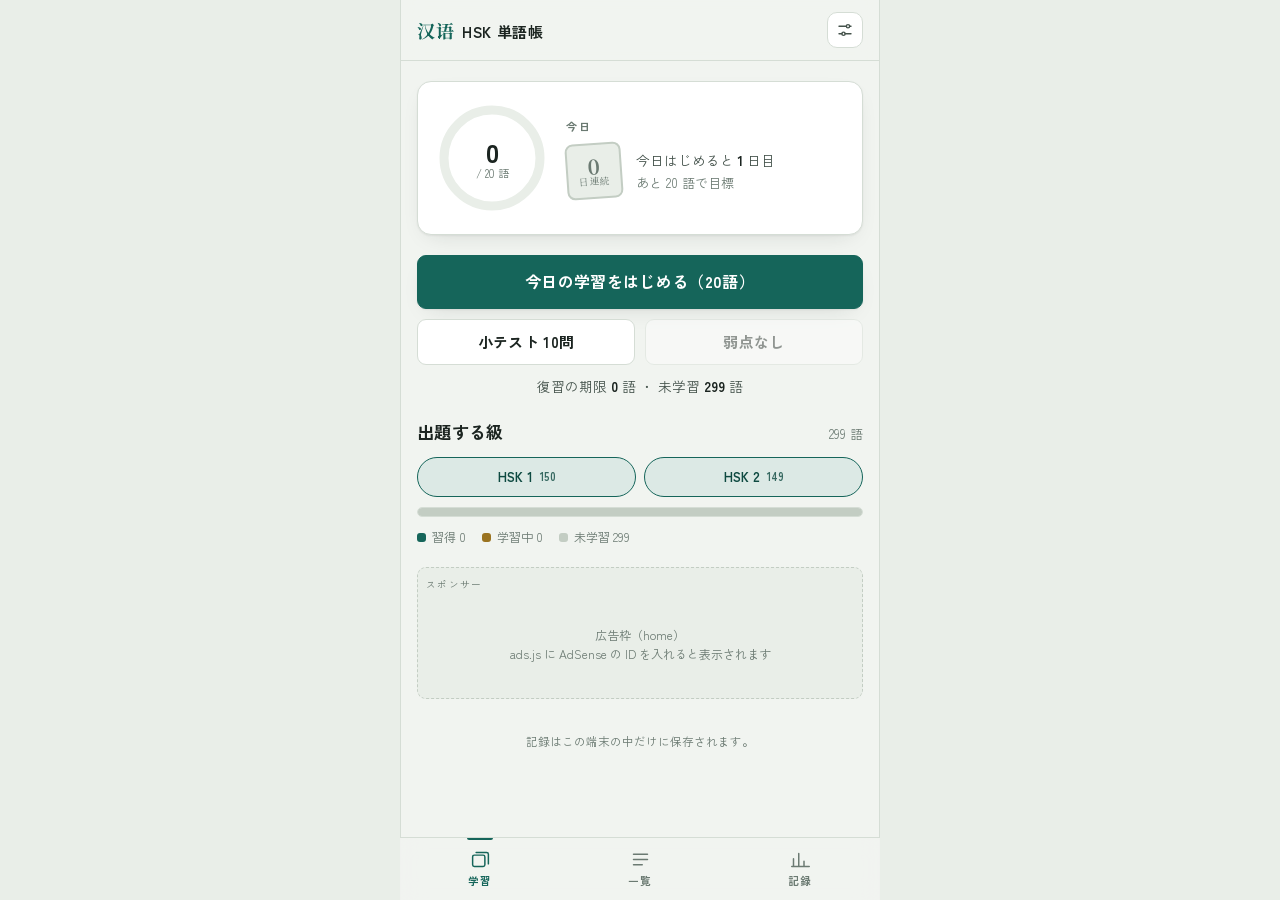
==== index.html @ 1c965298 "HSK単語帳 初回公開: HSK1・2 299語、間隔反復、小テスト、広告枠 Co-Authored-By: Claude Sonnet 5 <noreply@anthropic.com>" ====
<!doctype html>
<html lang="ja">
<head>
<meta charset="utf-8">
<meta name="viewport" content="width=device-width, initial-scale=1, viewport-fit=cover">
<title>HSK 単語帳</title>
<meta name="description" content="HSK1・2の約300語を、間隔反復と小テストで覚える単語帳。1日数分から続けられます。">
<meta name="theme-color" content="#F1F4F0" media="(prefers-color-scheme: light)">
<meta name="theme-color" content="#0F1513" media="(prefers-color-scheme: dark)">
<meta name="apple-mobile-web-app-capable" content="yes">
<meta name="apple-mobile-web-app-title" content="HSK単語帳">
<meta name="apple-mobile-web-app-status-bar-style" content="default">

<link rel="manifest" href="manifest.webmanifest">
<link rel="icon" href="icons/icon-192.png" sizes="192x192">
<link rel="apple-touch-icon" href="icons/icon-192.png">

<link rel="preconnect" href="https://fonts.googleapis.com">
<link rel="preconnect" href="https://fonts.gstatic.com" crossorigin>
<link rel="stylesheet" href="https://fonts.googleapis.com/css2?family=Zen+Kaku+Gothic+New:wght@400;500;700&family=Noto+Serif+SC:wght@500;600;700&display=swap">
<link rel="stylesheet" href="css/app.css">

<!-- 広告: AdSense を使うときは下の1行のコメントを外し、client を自分の ca-pub-... に変える。
     あわせて js/ads.js の CONFIG も書き換える（手順は README.md）。
<script async src="https://pagead2.googlesyndication.com/pagead/js/adsbygoogle.js?client=ca-pub-0000000000000000" crossorigin="anonymous"></script>
-->
</head>
<body>

<div class="app">
  <header class="topbar" id="topbar"></header>
  <main class="screen" id="screen">
    <p class="empty">読み込み中…</p>
  </main>
  <nav class="tabbar" id="tabbar" aria-label="画面の切り替え"></nav>
</div>

<div id="sheet" hidden></div>

<script src="data/hsk1.js"></script>
<script src="data/hsk2.js"></script>
<script src="js/store.js"></script>
<script src="js/srs.js"></script>
<script src="js/ads.js"></script>
<script src="js/app.js"></script>

<script>
/* オフラインでも開けるようにする。file:// で開いたときは何もしない。 */
if ("serviceWorker" in navigator && location.protocol.indexOf("http") === 0) {
  window.addEventListener("load", function () {
    navigator.serviceWorker.register("sw.js").catch(function () { /* 失敗しても本体は動く */ });
  });
}
</script>

</body>
</html>
---- css/app.css ----
/* ===========================================================
   HSK 単語帳 — スタイル
   モチーフ: 青磁(翠)の紙面に、連続記録だけを朱印で押す
   =========================================================== */

/* ---- トークン: 明るいテーマを完全定義 ---- */
:root {
  --paper:      #F1F4F0;   /* 地色: わずかに緑に寄せた紙白 */
  --surface:    #FFFFFF;
  --surface-2:  #E9EEE8;   /* 沈んだ面 */
  --ink:        #1B2420;   /* 墨: 緑に寄せた黒 */
  --ink-2:      #44524B;
  --muted:      #6B7A72;
  --line:       #D5DDD5;
  --line-2:     #C3CDC3;

  --jade:       #15655A;   /* 主アクション */
  --jade-soft:  #DCE9E5;
  --jade-ink:   #0E4A41;
  --on-jade:    #FFFFFF;   /* 翠の上に乗る文字色 */

  --seal:       #B33A2B;   /* 朱: 連続記録の印にのみ使う */
  --seal-soft:  #F5E2DE;

  --good:       #4C7A3C;
  --warn:       #9A7320;
  --crit:       #A63A2B;

  --radius:     14px;
  --radius-sm:  9px;
  --shadow:     0 1px 2px rgba(27,36,32,.06), 0 8px 24px -12px rgba(27,36,32,.18);
  --shadow-lift:0 2px 4px rgba(27,36,32,.08), 0 18px 40px -16px rgba(27,36,32,.28);

  --font-ui:    "Zen Kaku Gothic New", "Hiragino Kaku Gothic ProN", "Yu Gothic UI", Meiryo, system-ui, sans-serif;
  --font-han:   "Noto Serif SC", "Songti SC", "Yu Mincho", "Hiragino Mincho ProN", serif;

  --tab-h:      62px;
  color-scheme: light;
}

@media (prefers-color-scheme: dark) {
  :root:not([data-theme="light"]) {
    --paper:     #0F1513;
    --surface:   #18211D;
    --surface-2: #212C27;
    --ink:       #E7EDE8;
    --ink-2:     #B6C3BC;
    --muted:     #8B9A92;
    --line:      #2A3833;
    --line-2:    #3A4A44;

    --jade:      #58C3AC;
    --jade-soft: #1C332E;
    --jade-ink:  #8FDCC9;
    --on-jade:   #07211C;

    --seal:      #E5775F;
    --seal-soft: #341D18;

    --good:      #7FC167;
    --warn:      #D9AE4E;
    --crit:      #E5775F;

    --shadow:      0 1px 2px rgba(0,0,0,.5), 0 8px 24px -12px rgba(0,0,0,.7);
    --shadow-lift: 0 2px 4px rgba(0,0,0,.55), 0 18px 40px -16px rgba(0,0,0,.8);
    color-scheme: dark;
  }
}

:root[data-theme="dark"] {
  --paper:     #0F1513;
  --surface:   #18211D;
  --surface-2: #212C27;
  --ink:       #E7EDE8;
  --ink-2:     #B6C3BC;
  --muted:     #8B9A92;
  --line:      #2A3833;
  --line-2:    #3A4A44;

  --jade:      #58C3AC;
  --jade-soft: #1C332E;
  --jade-ink:  #8FDCC9;
  --on-jade:   #07211C;

  --seal:      #E5775F;
  --seal-soft: #341D18;

  --good:      #7FC167;
  --warn:      #D9AE4E;
  --crit:      #E5775F;

  --shadow:      0 1px 2px rgba(0,0,0,.5), 0 8px 24px -12px rgba(0,0,0,.7);
  --shadow-lift: 0 2px 4px rgba(0,0,0,.55), 0 18px 40px -16px rgba(0,0,0,.8);
  color-scheme: dark;
}

/* ---- 土台 ---- */
*, *::before, *::after { box-sizing: border-box; }

html, body { height: 100%; }

body {
  margin: 0;
  background: var(--paper);
  color: var(--ink);
  font-family: var(--font-ui);
  font-size: 15px;
  line-height: 1.7;
  -webkit-text-size-adjust: 100%;
  -webkit-tap-highlight-color: transparent;
}

img { max-width: 100%; }
[hidden] { display: none !important; }

button { font: inherit; color: inherit; cursor: pointer; }

:focus-visible {
  outline: 2px solid var(--jade);
  outline-offset: 2px;
  border-radius: 4px;
}

@media (prefers-reduced-motion: reduce) {
  *, *::before, *::after {
    animation-duration: .001ms !important;
    transition-duration: .001ms !important;
  }
}

/* ---- アプリの器: スマホ幅基準、PCでは中央に ---- */
.app {
  max-width: 480px;
  margin: 0 auto;
  min-height: 100%;
  background: var(--paper);
  display: flex;
  flex-direction: column;
  position: relative;
}

@media (min-width: 540px) {
  body { background: var(--surface-2); }
  .app {
    min-height: 100vh;
    border-inline: 1px solid var(--line);
  }
}

/* ---- 上部バー ---- */
.topbar {
  position: sticky;
  top: env(safe-area-inset-top, 0px);
  z-index: 20;
  display: flex;
  align-items: center;
  gap: 10px;
  padding: 12px 16px;
  background: color-mix(in srgb, var(--paper) 88%, transparent);
  backdrop-filter: blur(10px);
  border-bottom: 1px solid var(--line);
}

.topbar__title {
  margin: 0;
  font-size: 15px;
  font-weight: 700;
  letter-spacing: .04em;
  display: flex;
  align-items: baseline;
  gap: 8px;
}

.topbar__title .cn {
  font-family: var(--font-han);
  font-size: 18px;
  color: var(--jade);
}

.topbar__spacer { flex: 1; }

.icon-btn {
  display: inline-grid;
  place-items: center;
  width: 36px; height: 36px;
  border: 1px solid var(--line);
  border-radius: 10px;
  background: var(--surface);
  color: var(--ink-2);
  transition: border-color .15s, color .15s;
}
.icon-btn:hover { border-color: var(--line-2); color: var(--ink); }
.icon-btn svg { width: 18px; height: 18px; }

/* ---- 画面 ---- */
.screen {
  flex: 1;
  padding: 20px 16px calc(var(--tab-h) + 28px);
  display: flex;
  flex-direction: column;
  gap: 20px;
}

.screen--flush { padding-top: 12px; }

/* ---- 共通の文字づかい ---- */
.eyebrow {
  margin: 0;
  font-size: 11px;
  font-weight: 700;
  letter-spacing: .14em;
  text-transform: uppercase;
  color: var(--muted);
}

.section-head {
  display: flex;
  align-items: baseline;
  justify-content: space-between;
  gap: 12px;
}

h2.h {
  margin: 0;
  font-size: 17px;
  font-weight: 700;
  letter-spacing: .02em;
  text-wrap: balance;
}

.note { margin: 0; font-size: 13px; color: var(--muted); }

.tnum { font-variant-numeric: tabular-nums; }

/* ---- ボタン ---- */
.btn {
  display: inline-flex;
  align-items: center;
  justify-content: center;
  gap: 8px;
  min-height: 46px;
  padding: 0 18px;
  border: 1px solid var(--line);
  border-radius: var(--radius-sm);
  background: var(--surface);
  color: var(--ink);
  font-weight: 700;
  letter-spacing: .02em;
  transition: transform .12s, border-color .15s, background .15s;
}
.btn:hover { border-color: var(--line-2); }
.btn:active { transform: translateY(1px); }

.btn--primary {
  background: var(--jade);
  border-color: var(--jade);
  color: var(--on-jade);
  min-height: 54px;
  font-size: 16px;
  box-shadow: var(--shadow);
}
.btn--primary:hover { background: var(--jade-ink); border-color: var(--jade-ink); }

.btn--block { width: 100%; }
.btn--sm { min-height: 36px; padding: 0 12px; font-size: 13px; font-weight: 600; }
.btn:disabled { opacity: .45; cursor: not-allowed; }

/* =========================================================
   ホーム
   ========================================================= */

/* 今日の面: 進捗リング + 朱印 */
.today {
  display: grid;
  grid-template-columns: 112px 1fr;
  gap: 18px;
  align-items: center;
  padding: 20px 18px;
  background: var(--surface);
  border: 1px solid var(--line);
  border-radius: var(--radius);
  box-shadow: var(--shadow);
}

.ring { position: relative; width: 112px; height: 112px; }
.ring svg { width: 100%; height: 100%; transform: rotate(-90deg); }
.ring__track { fill: none; stroke: var(--surface-2); stroke-width: 9; }
.ring__bar {
  fill: none;
  stroke: var(--jade);
  stroke-width: 9;
  stroke-linecap: round;
  transition: stroke-dashoffset .5s cubic-bezier(.3,.8,.3,1);
}
.ring__label {
  position: absolute; inset: 0;
  display: grid; place-content: center; text-align: center;
  line-height: 1.15;
}
.ring__num {
  font-size: 27px; font-weight: 700;
  font-variant-numeric: tabular-nums;
  letter-spacing: -.01em;
}
.ring__den { font-size: 11px; color: var(--muted); font-variant-numeric: tabular-nums; }

.today__body { display: flex; flex-direction: column; gap: 8px; min-width: 0; }
.today__line { margin: 0; font-size: 13.5px; color: var(--ink-2); }
.today__line b { color: var(--ink); font-variant-numeric: tabular-nums; }

/* 朱印 — 連続日数だけに使う意匠 */
.seal {
  --sz: 56px;
  flex: 0 0 auto;
  width: var(--sz); height: var(--sz);
  display: grid; place-content: center; text-align: center;
  color: var(--seal);
  border: 2.5px solid var(--seal);
  border-radius: 8px;
  background: var(--seal-soft);
  font-family: var(--font-han);
  line-height: 1.05;
  transform: rotate(-4deg);
  letter-spacing: 0;
}
.seal__n { font-size: 21px; font-weight: 700; font-variant-numeric: tabular-nums; }
.seal__u { font-size: 9.5px; letter-spacing: .1em; }
.seal--zero { color: var(--muted); border-color: var(--line-2); background: var(--surface-2); }

.streak-row { display: flex; align-items: center; gap: 14px; }
.streak-row__text { min-width: 0; }
.streak-row__text p { margin: 0; }

/* 学習の入口 */
.start-stack { display: flex; flex-direction: column; gap: 10px; }
.quick-row { display: grid; grid-template-columns: 1fr 1fr; gap: 10px; }

/* 級の切替 */
.levels { display: flex; gap: 8px; }
.chip {
  flex: 1;
  min-height: 40px;
  display: inline-flex; align-items: center; justify-content: center; gap: 7px;
  border: 1px solid var(--line);
  border-radius: 999px;
  background: var(--surface);
  color: var(--muted);
  font-size: 13px; font-weight: 700;
  transition: background .15s, color .15s, border-color .15s;
}
.chip[aria-pressed="true"] {
  background: var(--jade-soft);
  border-color: var(--jade);
  color: var(--jade-ink);
}
.chip__n { font-size: 11px; font-weight: 600; font-variant-numeric: tabular-nums; opacity: .8; }

/* 進捗の内訳バー */
.breakdown { display: flex; flex-direction: column; gap: 10px; }
.meter {
  display: flex;
  height: 10px;
  border-radius: 999px;
  overflow: hidden;
  background: var(--surface-2);
  border: 1px solid var(--line);
}
.meter > span { display: block; transition: width .45s ease; }
.meter__new    { background: var(--line-2); }
.meter__learn  { background: var(--warn); }
.meter__mature { background: var(--jade); }

.legend { display: flex; flex-wrap: wrap; gap: 6px 16px; font-size: 12px; color: var(--muted); }
.legend span { display: inline-flex; align-items: center; gap: 6px; }
.legend i { width: 9px; height: 9px; border-radius: 3px; display: inline-block; }

/* =========================================================
   学習（フラッシュカード）
   ========================================================= */
.study { flex: 1; display: flex; flex-direction: column; gap: 16px; }

.study__bar {
  display: flex; align-items: center; gap: 12px;
  font-size: 12px; color: var(--muted);
  font-variant-numeric: tabular-nums;
}
.study__track {
  flex: 1; height: 4px; border-radius: 999px;
  background: var(--surface-2); overflow: hidden;
}
.study__fill { display: block; height: 100%; background: var(--jade); transition: width .3s; }

.card {
  flex: 1;
  min-height: 340px;
  display: flex;
  flex-direction: column;
  justify-content: center;
  gap: 16px;
  padding: 28px 22px;
  text-align: center;
  background: var(--surface);
  border: 1px solid var(--line);
  border-radius: var(--radius);
  box-shadow: var(--shadow-lift);
  cursor: pointer;
  position: relative;
  overflow: hidden;
}
.card:hover { border-color: var(--line-2); }

/* 級の帯 — カード左端の細い標識 */
.card::before {
  content: "";
  position: absolute; inset: 0 auto 0 0;
  width: 4px;
  background: var(--jade);
  opacity: .85;
}
.card[data-level="2"]::before { background: var(--warn); }

.card__hanzi {
  font-family: var(--font-han);
  font-size: clamp(56px, 19vw, 86px);
  font-weight: 600;
  line-height: 1.15;
  letter-spacing: .02em;
  margin: 0;
  overflow-wrap: anywhere;
}
.card__hanzi--long { font-size: clamp(32px, 11vw, 48px); }

.card__pinyin {
  margin: 0;
  font-size: 19px;
  letter-spacing: .06em;
  color: var(--jade);
  font-weight: 500;
}

.card__ja {
  margin: 0;
  font-size: 20px;
  font-weight: 700;
  text-wrap: balance;
}

.card__hint {
  margin: 0;
  font-size: 12.5px;
  color: var(--muted);
  letter-spacing: .04em;
}

.pos-chip {
  align-self: center;
  padding: 2px 10px;
  border: 1px solid var(--line-2);
  border-radius: 999px;
  font-size: 11px;
  font-weight: 700;
  color: var(--muted);
  letter-spacing: .06em;
}

/* 例文 — 学習面の「紙に書き写した一行」として扱う */
.example {
  margin: 0;
  padding: 14px 16px;
  text-align: left;
  background: var(--surface-2);
  border-radius: var(--radius-sm);
  border-left: 3px solid var(--jade);
  display: flex; flex-direction: column; gap: 3px;
}
.example__zh { font-family: var(--font-han); font-size: 17px; line-height: 1.6; }
.example__py { font-size: 12px; color: var(--jade); letter-spacing: .04em; }
.example__ja { font-size: 13px; color: var(--ink-2); }

.reveal-fade { animation: riseIn .22s ease both; }
@keyframes riseIn { from { opacity: 0; transform: translateY(6px); } to { opacity: 1; transform: none; } }

/* 自己採点 */
.grade {
  display: grid;
  grid-template-columns: repeat(3, 1fr);
  gap: 8px;
}
.grade button {
  display: flex; flex-direction: column; align-items: center; gap: 2px;
  min-height: 58px;
  border: 1px solid var(--line);
  border-radius: var(--radius-sm);
  background: var(--surface);
  font-weight: 700; font-size: 14px;
  transition: transform .12s, background .15s, border-color .15s;
}
.grade button:active { transform: translateY(1px); }
.grade small { font-size: 10.5px; font-weight: 600; color: var(--muted); letter-spacing: .02em; }
.grade .g-again { border-color: color-mix(in srgb, var(--crit) 40%, var(--line)); color: var(--crit); }
.grade .g-hard  { border-color: color-mix(in srgb, var(--warn) 40%, var(--line)); color: var(--warn); }
.grade .g-good  { border-color: var(--jade); color: var(--jade-ink); background: var(--jade-soft); }

/* 学習の終わり */
.finish {
  flex: 1;
  display: flex; flex-direction: column; align-items: center; justify-content: center;
  gap: 14px; text-align: center;
  padding: 36px 20px;
}
.finish__seal {
  --sz: 88px;
  border-radius: 10px;
}
.finish__seal .seal__n { font-size: 32px; }
.finish__seal .seal__u { font-size: 11px; }
.finish h2 { margin: 0; font-size: 22px; }

/* =========================================================
   小テスト
   ========================================================= */
.quiz { display: flex; flex-direction: column; gap: 16px; flex: 1; }

.quiz__prompt {
  padding: 26px 20px;
  text-align: center;
  background: var(--surface);
  border: 1px solid var(--line);
  border-radius: var(--radius);
  box-shadow: var(--shadow);
}
.quiz__prompt .q-han { font-family: var(--font-han); font-size: clamp(38px, 13vw, 56px); line-height: 1.2; }
.quiz__prompt .q-ja  { font-size: 22px; font-weight: 700; text-wrap: balance; }
.quiz__prompt .q-sub { font-size: 12px; color: var(--muted); letter-spacing: .08em; margin-top: 6px; }

.choices { display: flex; flex-direction: column; gap: 9px; }
.choice {
  display: flex; align-items: center; gap: 12px;
  width: 100%;
  min-height: 54px;
  padding: 10px 14px;
  text-align: left;
  border: 1px solid var(--line);
  border-radius: var(--radius-sm);
  background: var(--surface);
  font-size: 15px;
  transition: border-color .15s, background .15s, transform .12s;
}
.choice:hover:not(:disabled) { border-color: var(--line-2); }
.choice:active:not(:disabled) { transform: translateY(1px); }
.choice__key {
  flex: 0 0 auto;
  width: 24px; height: 24px;
  display: grid; place-content: center;
  border-radius: 6px;
  background: var(--surface-2);
  color: var(--muted);
  font-size: 11px; font-weight: 700;
}
.choice__text { min-width: 0; overflow-wrap: anywhere; }
.choice__text .han { font-family: var(--font-han); font-size: 19px; }

.choice.is-correct {
  border-color: var(--good);
  background: color-mix(in srgb, var(--good) 12%, var(--surface));
}
.choice.is-wrong {
  border-color: var(--crit);
  background: color-mix(in srgb, var(--crit) 12%, var(--surface));
}
.choice.is-correct .choice__key { background: var(--good); color: var(--surface); }
.choice.is-wrong   .choice__key { background: var(--crit); color: var(--surface); }
.choice:disabled { cursor: default; }

.quiz__feedback { min-height: 24px; font-size: 13.5px; font-weight: 700; text-align: center; }
.quiz__feedback[data-ok="1"] { color: var(--good); }
.quiz__feedback[data-ok="0"] { color: var(--crit); }

.score-big {
  text-align: center;
  font-size: 52px; font-weight: 700;
  font-variant-numeric: tabular-nums;
  line-height: 1.1;
  color: var(--jade);
}
.score-big small { display: block; font-size: 13px; font-weight: 600; color: var(--muted); letter-spacing: .08em; }

.wrong-list { display: flex; flex-direction: column; gap: 1px; border-radius: var(--radius-sm); overflow: hidden; border: 1px solid var(--line); }
.wrong-list .word-row { border: 0; border-radius: 0; }

/* =========================================================
   一覧
   ========================================================= */
.search {
  display: flex; align-items: center; gap: 10px;
  padding: 0 14px;
  min-height: 44px;
  background: var(--surface);
  border: 1px solid var(--line);
  border-radius: var(--radius-sm);
}
.search svg { width: 16px; height: 16px; flex: 0 0 auto; color: var(--muted); }
.search input {
  flex: 1; min-width: 0;
  border: 0; background: none; color: inherit;
  font: inherit;
  padding: 10px 0;
}
.search input:focus { outline: none; }

.filters { display: flex; gap: 7px; overflow-x: auto; padding-bottom: 2px; scrollbar-width: none; }
.filters::-webkit-scrollbar { display: none; }
.filters .chip { flex: 0 0 auto; padding: 0 14px; min-height: 34px; font-size: 12.5px; }

.word-list { display: flex; flex-direction: column; gap: 8px; }

.word-row {
  display: grid;
  grid-template-columns: auto 1fr auto;
  align-items: center;
  gap: 12px;
  width: 100%;
  padding: 11px 14px;
  text-align: left;
  background: var(--surface);
  border: 1px solid var(--line);
  border-radius: var(--radius-sm);
  transition: border-color .15s;
}
.word-row:hover { border-color: var(--line-2); }

/* 1字の語と3字の語で読みの開始位置がずれないよう、字面に下限の幅を置く */
.word-row__han {
  font-family: var(--font-han);
  font-size: 23px;
  line-height: 1.3;
  min-width: 2.5em;
}
.word-row__mid { min-width: 0; }
.word-row__py { font-size: 12px; color: var(--jade); letter-spacing: .04em; }
.word-row__ja { font-size: 13.5px; color: var(--ink-2); overflow-wrap: anywhere; }

.badge {
  flex: 0 0 auto;
  padding: 2px 9px;
  border-radius: 999px;
  font-size: 10.5px; font-weight: 700;
  letter-spacing: .04em;
  white-space: nowrap;
  border: 1px solid transparent;
}
.badge--new    { background: var(--surface-2); color: var(--muted); border-color: var(--line); }
.badge--learn  { background: color-mix(in srgb, var(--warn) 14%, var(--surface)); color: var(--warn); border-color: color-mix(in srgb, var(--warn) 35%, transparent); }
.badge--mature { background: var(--jade-soft); color: var(--jade-ink); border-color: color-mix(in srgb, var(--jade) 35%, transparent); }
.badge--due    { background: var(--seal-soft); color: var(--seal); border-color: color-mix(in srgb, var(--seal) 35%, transparent); }

.empty {
  padding: 40px 20px;
  text-align: center;
  color: var(--muted);
  font-size: 13.5px;
}

/* 一覧から開く詳細 */
.detail {
  display: flex; flex-direction: column; gap: 14px;
  padding: 22px 20px;
  background: var(--surface);
  border: 1px solid var(--line);
  border-radius: var(--radius);
  box-shadow: var(--shadow-lift);
  text-align: center;
}
.detail .card__hanzi { font-size: clamp(50px, 17vw, 72px); }

/* =========================================================
   記録
   ========================================================= */
.kpi-grid { display: grid; grid-template-columns: 1fr 1fr; gap: 10px; }
.kpi {
  padding: 14px 16px;
  background: var(--surface);
  border: 1px solid var(--line);
  border-radius: var(--radius-sm);
}
.kpi__v { font-size: 26px; font-weight: 700; font-variant-numeric: tabular-nums; line-height: 1.2; }
.kpi__v small { font-size: 12px; font-weight: 600; color: var(--muted); margin-left: 2px; }
.kpi__k { font-size: 11.5px; color: var(--muted); letter-spacing: .04em; }

/* 7日間の学習量 — 棒は当日を強調 */
.bars {
  display: grid;
  grid-template-columns: repeat(7, 1fr);
  gap: 7px;
  align-items: end;
  height: 128px;
  padding: 14px 14px 0;
  background: var(--surface);
  border: 1px solid var(--line);
  border-radius: var(--radius-sm);
}
.bars__col { display: flex; flex-direction: column; justify-content: flex-end; gap: 6px; height: 100%; text-align: center; }
.bars__bar {
  border-radius: 5px 5px 2px 2px;
  background: var(--jade-soft);
  border: 1px solid color-mix(in srgb, var(--jade) 30%, transparent);
  min-height: 3px;
  transition: height .4s ease;
}
.bars__col--today .bars__bar { background: var(--jade); border-color: var(--jade); }
.bars__n { font-size: 10.5px; color: var(--ink-2); font-variant-numeric: tabular-nums; }
.bars__d { font-size: 10px; color: var(--muted); padding-bottom: 10px; }

/* =========================================================
   広告枠
   ========================================================= */
.ad {
  border: 1px dashed var(--line-2);
  border-radius: var(--radius-sm);
  background: var(--surface-2);
  padding: 8px;
  overflow: hidden;
}
.ad__label {
  display: block;
  font-size: 9.5px; letter-spacing: .14em;
  color: var(--muted);
  text-transform: uppercase;
  margin-bottom: 6px;
}
.ad__box { min-height: 92px; display: grid; place-content: center; }
.ad__placeholder { font-size: 12px; color: var(--muted); text-align: center; line-height: 1.6; }

/* =========================================================
   下タブ
   ========================================================= */
.tabbar {
  position: fixed;
  left: 0; right: 0; bottom: 0;
  z-index: 30;
  max-width: 480px;
  margin: 0 auto;
  display: grid;
  grid-template-columns: repeat(3, 1fr);
  padding: 0 0 env(safe-area-inset-bottom, 0px);
  background: color-mix(in srgb, var(--paper) 92%, transparent);
  backdrop-filter: blur(12px);
  border-top: 1px solid var(--line);
}
.tabbar button {
  display: flex; flex-direction: column; align-items: center; justify-content: center; gap: 2px;
  height: var(--tab-h);
  border: 0; background: none;
  color: var(--muted);
  font-size: 10.5px; font-weight: 700; letter-spacing: .06em;
  position: relative;
  transition: color .15s;
}
.tabbar button svg { width: 21px; height: 21px; }
.tabbar button[aria-current="page"] { color: var(--jade); }
.tabbar button[aria-current="page"]::after {
  content: "";
  position: absolute; top: 0; left: 50%;
  width: 26px; height: 2px;
  transform: translateX(-50%);
  background: var(--jade);
  border-radius: 0 0 2px 2px;
}
.tab-dot {
  position: absolute;
  top: 10px; left: calc(50% + 10px);
  min-width: 17px; height: 17px;
  padding: 0 4px;
  display: grid; place-content: center;
  border-radius: 999px;
  background: var(--seal);
  color: var(--paper);
  font-size: 10px; font-weight: 700;
  font-variant-numeric: tabular-nums;
}

/* =========================================================
   設定シート / トースト
   ========================================================= */
.sheet-wrap {
  position: fixed; inset: 0; z-index: 60;
  display: flex; align-items: flex-end; justify-content: center;
  background: rgba(10,16,14,.45);
  padding: 0;
}
.sheet {
  width: 100%; max-width: 480px;
  max-height: 86vh; overflow-y: auto;
  background: var(--paper);
  border-radius: 18px 18px 0 0;
  border-top: 1px solid var(--line);
  padding: 20px 16px calc(24px + env(safe-area-inset-bottom, 0px));
  display: flex; flex-direction: column; gap: 18px;
  animation: sheetUp .22s ease both;
}
@keyframes sheetUp { from { transform: translateY(14px); opacity: .6; } to { transform: none; opacity: 1; } }

.field { display: flex; flex-direction: column; gap: 8px; }
.field__label { font-size: 13px; font-weight: 700; }
.field__help { font-size: 12px; color: var(--muted); }

.seg { display: flex; gap: 6px; }
.seg button {
  flex: 1; min-height: 40px;
  border: 1px solid var(--line);
  border-radius: var(--radius-sm);
  background: var(--surface);
  color: var(--muted);
  font-size: 13px; font-weight: 700;
}
.seg button[aria-pressed="true"] { background: var(--jade-soft); border-color: var(--jade); color: var(--jade-ink); }

.stepper { display: flex; align-items: center; gap: 10px; }
.stepper__v { flex: 1; text-align: center; font-size: 19px; font-weight: 700; font-variant-numeric: tabular-nums; }
.stepper button {
  width: 44px; height: 44px;
  border: 1px solid var(--line);
  border-radius: var(--radius-sm);
  background: var(--surface);
  font-size: 19px; font-weight: 700;
}

.danger {
  color: var(--crit);
  border-color: color-mix(in srgb, var(--crit) 40%, var(--line));
  background: var(--surface);
}

.toast {
  position: fixed;
  left: 50%; bottom: calc(var(--tab-h) + 18px + env(safe-area-inset-bottom, 0px));
  transform: translateX(-50%);
  z-index: 80;
  max-width: calc(100% - 32px);
  padding: 10px 16px;
  border-radius: 999px;
  background: var(--ink);
  color: var(--paper);
  font-size: 13px; font-weight: 700;
  box-shadow: var(--shadow-lift);
  animation: riseIn .2s ease both;
}

.hr { height: 1px; background: var(--line); border: 0; margin: 0; }

.foot { font-size: 11.5px; color: var(--muted); text-align: center; line-height: 1.8; }
.foot a { color: var(--jade); }
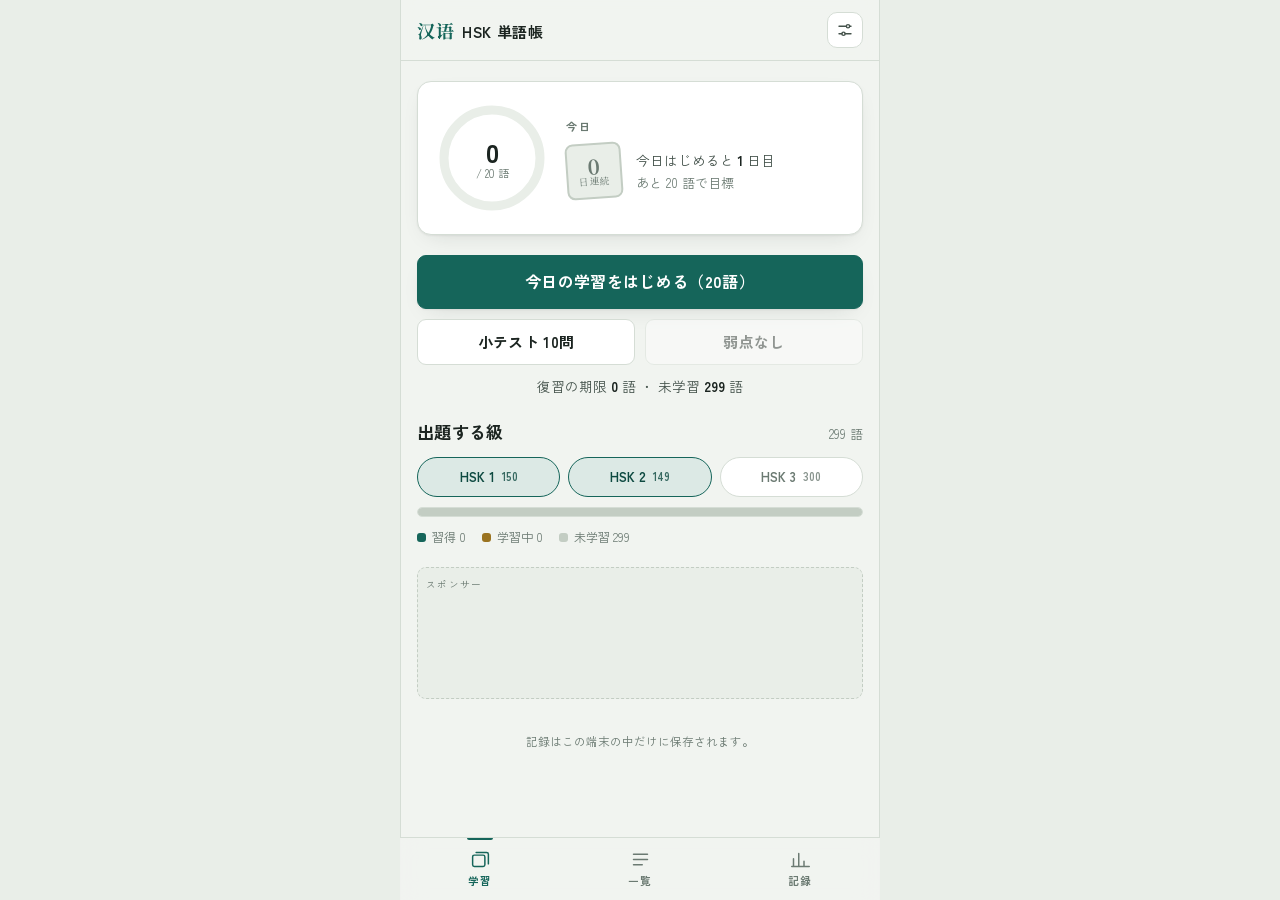
==== commit 88a49417: "HSK3（300語）を追加し、収録599語に拡張 - data/hsk3.js: HSK2.0 Level3 の新出300語。CSUOhio配布のHSK3語彙表PDFを   出典に、簡体字・ピンイン・" ====
--- a/index.html
+++ b/index.html
@@ -4,7 +4,7 @@
 <meta charset="utf-8">
 <meta name="viewport" content="width=device-width, initial-scale=1, viewport-fit=cover">
 <title>HSK 単語帳</title>
-<meta name="description" content="HSK1・2の約300語を、間隔反復と小テストで覚える単語帳。1日数分から続けられます。">
+<meta name="description" content="HSK1〜3の599語を、間隔反復と小テストで覚える単語帳。1日数分から続けられます。">
 <meta name="theme-color" content="#F1F4F0" media="(prefers-color-scheme: light)">
 <meta name="theme-color" content="#0F1513" media="(prefers-color-scheme: dark)">
 <meta name="apple-mobile-web-app-capable" content="yes">
@@ -20,10 +20,8 @@
 <link rel="stylesheet" href="https://fonts.googleapis.com/css2?family=Zen+Kaku+Gothic+New:wght@400;500;700&family=Noto+Serif+SC:wght@500;600;700&display=swap">
 <link rel="stylesheet" href="css/app.css">
 
-<!-- 広告: AdSense を使うときは下の1行のコメントを外し、client を自分の ca-pub-... に変える。
-     あわせて js/ads.js の CONFIG も書き換える（手順は README.md）。
-<script async src="https://pagead2.googlesyndication.com/pagead/js/adsbygoogle.js?client=ca-pub-0000000000000000" crossorigin="anonymous"></script>
--->
+<!-- 広告: AdSense の読み込みタグ。表示そのものの ON/OFF は js/ads.js の enabled で切り替える。 -->
+<script async src="https://pagead2.googlesyndication.com/pagead/js/adsbygoogle.js?client=ca-pub-8997874792161168" crossorigin="anonymous"></script>
 </head>
 <body>
 
@@ -39,6 +37,7 @@
 
 <script src="data/hsk1.js"></script>
 <script src="data/hsk2.js"></script>
+<script src="data/hsk3.js"></script>
 <script src="js/store.js"></script>
 <script src="js/srs.js"></script>
 <script src="js/ads.js"></script>
--- a/css/app.css
+++ b/css/app.css
@@ -25,6 +25,7 @@
   --good:       #4C7A3C;
   --warn:       #9A7320;
   --crit:       #A63A2B;
+  --tetsu:      #3A5A78;   /* 鉄紺: 3級目以降のカードの目印に使う */
 
   --radius:     14px;
   --radius-sm:  9px;
@@ -60,6 +61,7 @@
     --good:      #7FC167;
     --warn:      #D9AE4E;
     --crit:      #E5775F;
+    --tetsu:     #7FA8C9;
 
     --shadow:      0 1px 2px rgba(0,0,0,.5), 0 8px 24px -12px rgba(0,0,0,.7);
     --shadow-lift: 0 2px 4px rgba(0,0,0,.55), 0 18px 40px -16px rgba(0,0,0,.8);
@@ -88,6 +90,7 @@
   --good:      #7FC167;
   --warn:      #D9AE4E;
   --crit:      #E5775F;
+  --tetsu:     #7FA8C9;
 
   --shadow:      0 1px 2px rgba(0,0,0,.5), 0 8px 24px -12px rgba(0,0,0,.7);
   --shadow-lift: 0 2px 4px rgba(0,0,0,.55), 0 18px 40px -16px rgba(0,0,0,.8);
@@ -418,6 +421,7 @@
   opacity: .85;
 }
 .card[data-level="2"]::before { background: var(--warn); }
+.card[data-level="3"]::before { background: var(--tetsu); }
 
 .card__hanzi {
   font-family: var(--font-han);
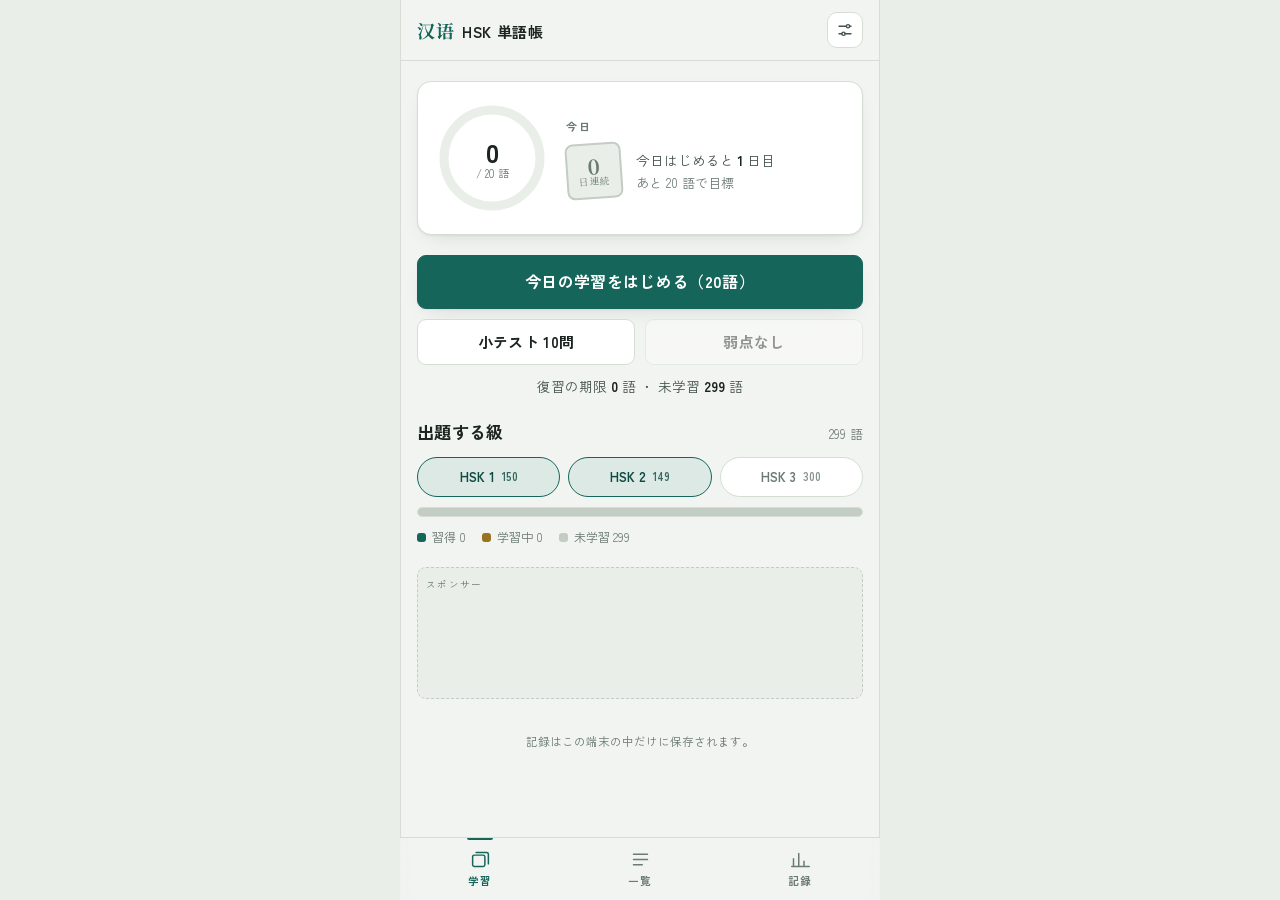
==== commit 2e8efc61: "発音を聴くボタンを追加（リスニング対策） js/tts.js: ブラウザ標準の音声合成(Web Speech API)で中国語を読み上げる 薄いラッパー。録音ファイルは一切持たない。zh-CN音声があ" ====
--- a/index.html
+++ b/index.html
@@ -41,6 +41,7 @@
 <script src="js/store.js"></script>
 <script src="js/srs.js"></script>
 <script src="js/ads.js"></script>
+<script src="js/tts.js"></script>
 <script src="js/app.js"></script>
 
 <script>
--- a/css/app.css
+++ b/css/app.css
@@ -423,6 +423,37 @@
 .card[data-level="2"]::before { background: var(--warn); }
 .card[data-level="3"]::before { background: var(--tetsu); }
 
+/* 発音を聴くボタン */
+.speak-btn {
+  display: inline-grid;
+  place-items: center;
+  flex: 0 0 auto;
+  border: 1px solid var(--line-2);
+  border-radius: 999px;
+  background: var(--surface);
+  color: var(--jade);
+}
+.speak-btn:hover { border-color: var(--jade); }
+.speak-btn:active { transform: scale(.92); }
+.speak-btn svg { width: 56%; height: 56%; stroke-width: 2; }
+
+/* カード・詳細の見出し字の右上に置く */
+.speak-btn--card {
+  position: absolute;
+  top: 14px; right: 14px;
+  z-index: 1;
+  width: 38px; height: 38px;
+}
+
+/* 例文などの文中に添える小さな版 */
+.speak-btn--inline {
+  width: 30px; height: 30px;
+  vertical-align: middle;
+  margin-left: 6px;
+  background: var(--jade-soft);
+  border-color: transparent;
+}
+
 .card__hanzi {
   font-family: var(--font-han);
   font-size: clamp(56px, 19vw, 86px);
@@ -533,7 +564,11 @@
   border-radius: var(--radius);
   box-shadow: var(--shadow);
 }
-.quiz__prompt .q-han { font-family: var(--font-han); font-size: clamp(38px, 13vw, 56px); line-height: 1.2; }
+.quiz__prompt .q-han {
+  display: flex; align-items: center; justify-content: center; gap: 10px;
+  font-family: var(--font-han); font-size: clamp(38px, 13vw, 56px); line-height: 1.2;
+}
+.quiz__prompt .q-han .speak-btn--inline { width: 34px; height: 34px; margin-left: 0; }
 .quiz__prompt .q-ja  { font-size: 22px; font-weight: 700; text-wrap: balance; }
 .quiz__prompt .q-sub { font-size: 12px; color: var(--muted); letter-spacing: .08em; margin-top: 6px; }
 
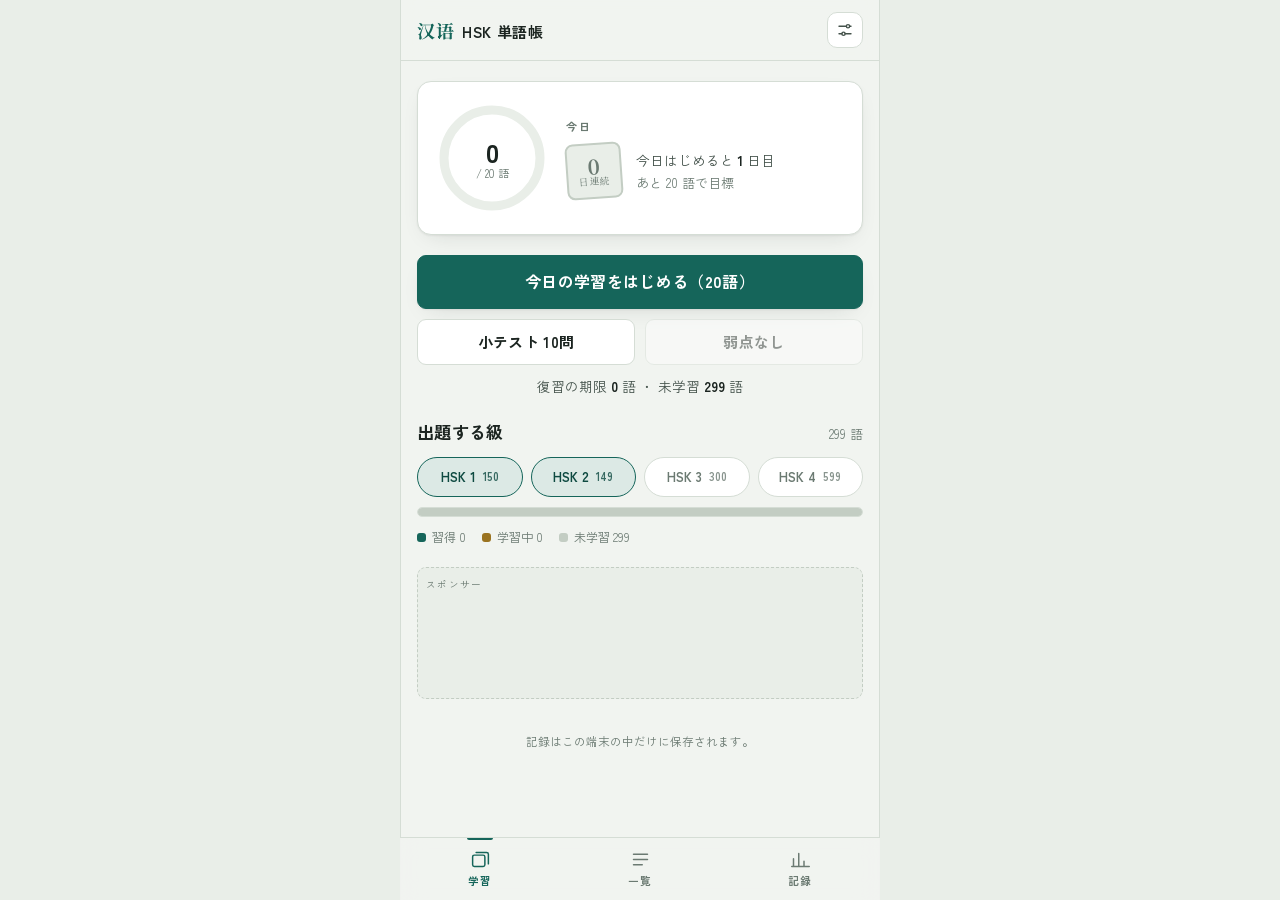
==== commit f3e91f24: "HSK4（599語）を追加し、収録1198語に拡張 - data/hsk4.js: HSK2.0 Level4 の新出語。CSUOhio配布のHSK4語彙表PDF   （累計1200語）を出典に、簡体" ====
--- a/index.html
+++ b/index.html
@@ -4,7 +4,7 @@
 <meta charset="utf-8">
 <meta name="viewport" content="width=device-width, initial-scale=1, viewport-fit=cover">
 <title>HSK 単語帳</title>
-<meta name="description" content="HSK1〜3の599語を、間隔反復と小テストで覚える単語帳。1日数分から続けられます。">
+<meta name="description" content="HSK1〜4の1198語を、間隔反復と小テストで覚える単語帳。1日数分から続けられます。">
 <meta name="theme-color" content="#F1F4F0" media="(prefers-color-scheme: light)">
 <meta name="theme-color" content="#0F1513" media="(prefers-color-scheme: dark)">
 <meta name="apple-mobile-web-app-capable" content="yes">
@@ -38,6 +38,7 @@
 <script src="data/hsk1.js"></script>
 <script src="data/hsk2.js"></script>
 <script src="data/hsk3.js"></script>
+<script src="data/hsk4.js"></script>
 <script src="js/store.js"></script>
 <script src="js/srs.js"></script>
 <script src="js/ads.js"></script>
--- a/css/app.css
+++ b/css/app.css
@@ -25,7 +25,8 @@
   --good:       #4C7A3C;
   --warn:       #9A7320;
   --crit:       #A63A2B;
-  --tetsu:      #3A5A78;   /* 鉄紺: 3級目以降のカードの目印に使う */
+  --tetsu:      #3A5A78;   /* 鉄紺: 3級目のカードの目印 */
+  --budo:       #6B4984;   /* 葡萄: 4級目のカードの目印 */
 
   --radius:     14px;
   --radius-sm:  9px;
@@ -62,6 +63,7 @@
     --warn:      #D9AE4E;
     --crit:      #E5775F;
     --tetsu:     #7FA8C9;
+    --budo:      #C9A3DE;
 
     --shadow:      0 1px 2px rgba(0,0,0,.5), 0 8px 24px -12px rgba(0,0,0,.7);
     --shadow-lift: 0 2px 4px rgba(0,0,0,.55), 0 18px 40px -16px rgba(0,0,0,.8);
@@ -91,6 +93,7 @@
   --warn:      #D9AE4E;
   --crit:      #E5775F;
   --tetsu:     #7FA8C9;
+  --budo:      #C9A3DE;
 
   --shadow:      0 1px 2px rgba(0,0,0,.5), 0 8px 24px -12px rgba(0,0,0,.7);
   --shadow-lift: 0 2px 4px rgba(0,0,0,.55), 0 18px 40px -16px rgba(0,0,0,.8);
@@ -422,6 +425,7 @@
 }
 .card[data-level="2"]::before { background: var(--warn); }
 .card[data-level="3"]::before { background: var(--tetsu); }
+.card[data-level="4"]::before { background: var(--budo); }
 
 /* 発音を聴くボタン */
 .speak-btn {
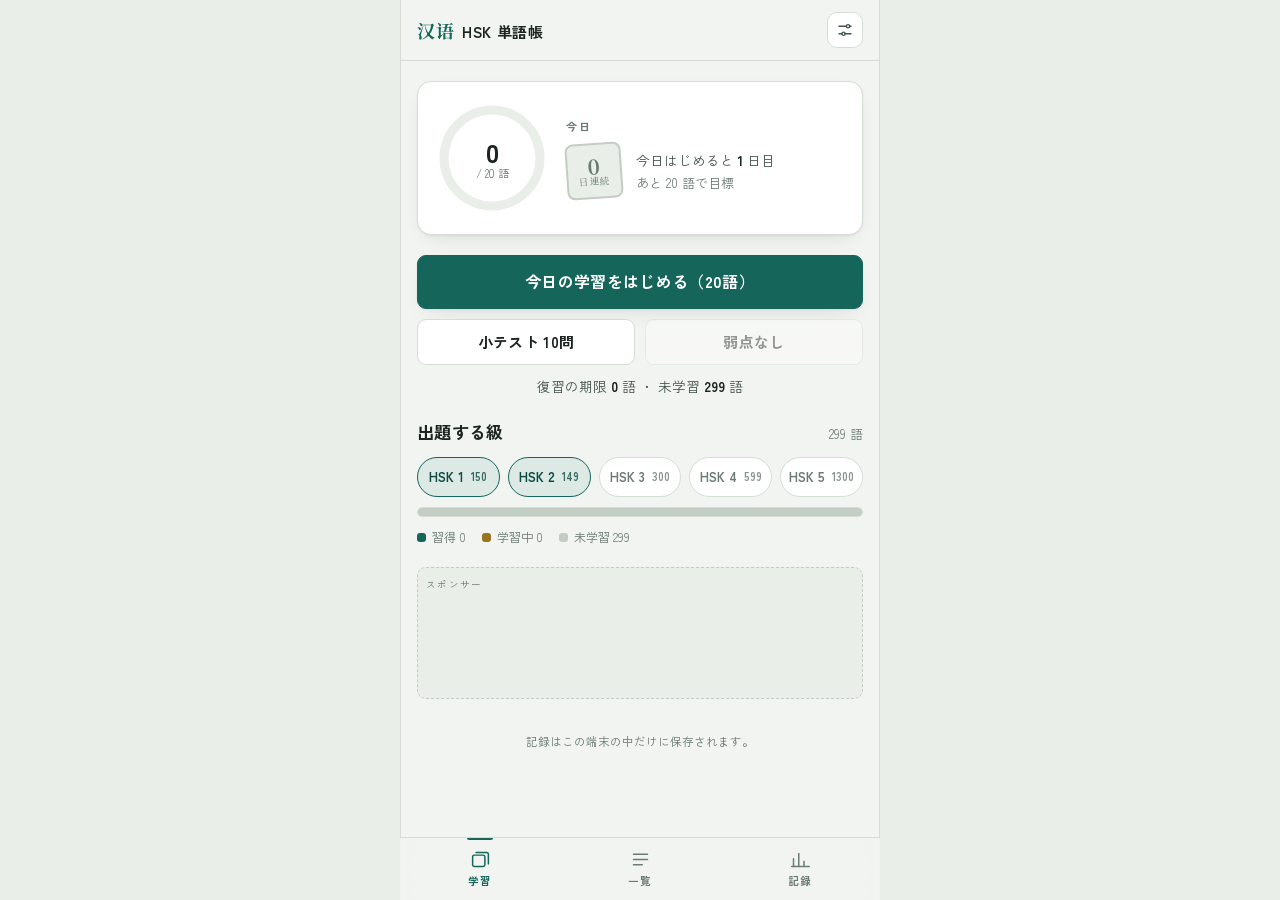
==== commit 1b256abb: "HSK5を追加（1300語、全5級・累計2498語に） - data/hsk5.js: HSK 2.0 準拠のHSK5語彙1300語を新規追加   見出し語はManchester大学Confucius" ====
--- a/index.html
+++ b/index.html
@@ -4,7 +4,7 @@
 <meta charset="utf-8">
 <meta name="viewport" content="width=device-width, initial-scale=1, viewport-fit=cover">
 <title>HSK 単語帳</title>
-<meta name="description" content="HSK1〜4の1198語を、間隔反復と小テストで覚える単語帳。1日数分から続けられます。">
+<meta name="description" content="HSK1〜5の2498語を、間隔反復と小テストで覚える単語帳。1日数分から続けられます。">
 <meta name="theme-color" content="#F1F4F0" media="(prefers-color-scheme: light)">
 <meta name="theme-color" content="#0F1513" media="(prefers-color-scheme: dark)">
 <meta name="apple-mobile-web-app-capable" content="yes">
@@ -39,6 +39,7 @@
 <script src="data/hsk2.js"></script>
 <script src="data/hsk3.js"></script>
 <script src="data/hsk4.js"></script>
+<script src="data/hsk5.js"></script>
 <script src="js/store.js"></script>
 <script src="js/srs.js"></script>
 <script src="js/ads.js"></script>
--- a/css/app.css
+++ b/css/app.css
@@ -27,6 +27,7 @@
   --crit:       #A63A2B;
   --tetsu:      #3A5A78;   /* 鉄紺: 3級目のカードの目印 */
   --budo:       #6B4984;   /* 葡萄: 4級目のカードの目印 */
+  --kurenai:    #A83D5E;   /* 紅: 5級目のカードの目印 */
 
   --radius:     14px;
   --radius-sm:  9px;
@@ -64,6 +65,7 @@
     --crit:      #E5775F;
     --tetsu:     #7FA8C9;
     --budo:      #C9A3DE;
+    --kurenai:   #E58FAE;
 
     --shadow:      0 1px 2px rgba(0,0,0,.5), 0 8px 24px -12px rgba(0,0,0,.7);
     --shadow-lift: 0 2px 4px rgba(0,0,0,.55), 0 18px 40px -16px rgba(0,0,0,.8);
@@ -94,6 +96,7 @@
   --crit:      #E5775F;
   --tetsu:     #7FA8C9;
   --budo:      #C9A3DE;
+  --kurenai:   #E58FAE;
 
   --shadow:      0 1px 2px rgba(0,0,0,.5), 0 8px 24px -12px rgba(0,0,0,.7);
   --shadow-lift: 0 2px 4px rgba(0,0,0,.55), 0 18px 40px -16px rgba(0,0,0,.8);
@@ -426,6 +429,7 @@
 .card[data-level="2"]::before { background: var(--warn); }
 .card[data-level="3"]::before { background: var(--tetsu); }
 .card[data-level="4"]::before { background: var(--budo); }
+.card[data-level="5"]::before { background: var(--kurenai); }
 
 /* 発音を聴くボタン */
 .speak-btn {
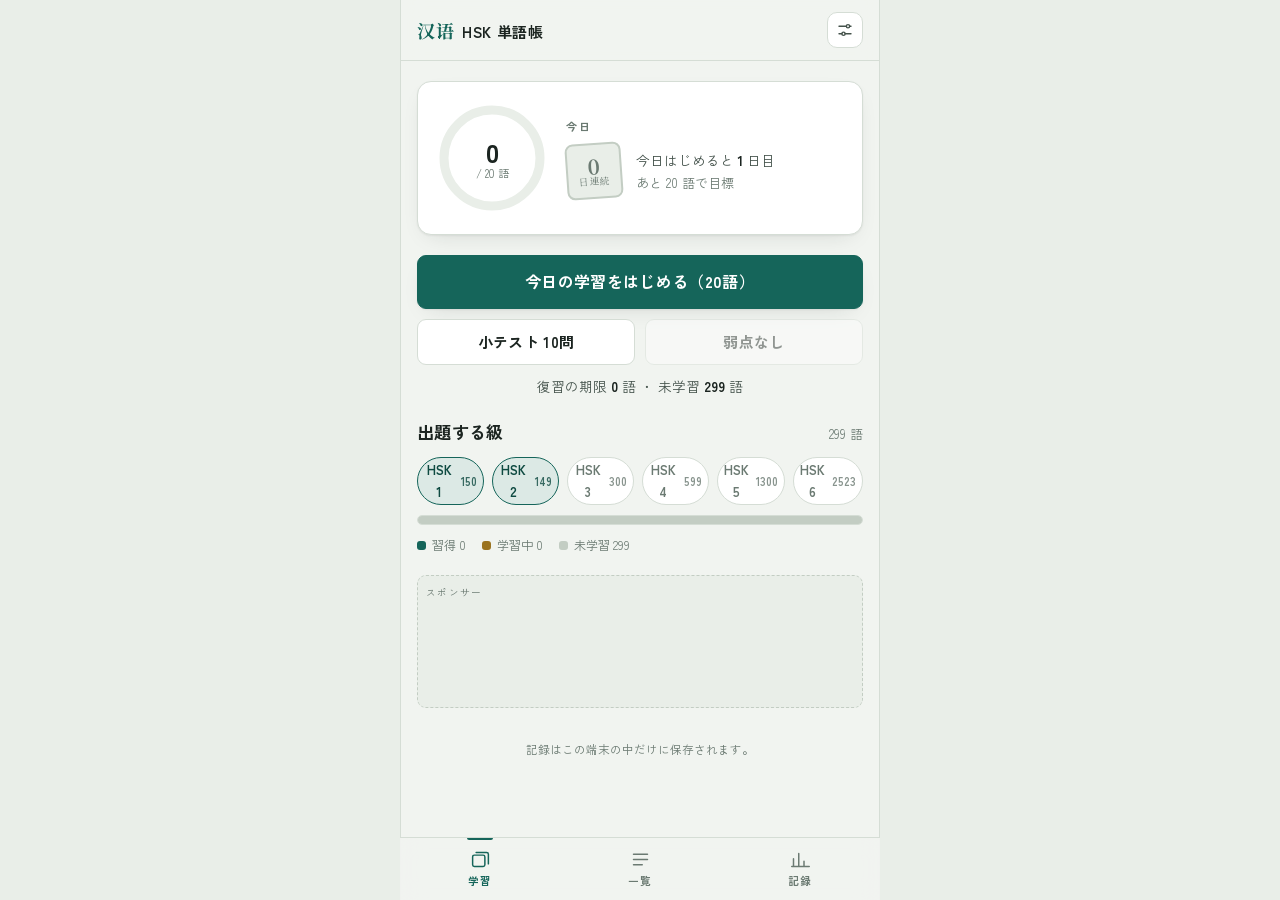
==== commit 97e6f201: "HSK6を追加（2523語、全6級・累計5021語に） - data/hsk6.js: HSK 2.0 準拠のHSK6語彙2523語を新規追加   見出し語・ピンイン・英訳はManchester大学C" ====
--- a/index.html
+++ b/index.html
@@ -4,7 +4,7 @@
 <meta charset="utf-8">
 <meta name="viewport" content="width=device-width, initial-scale=1, viewport-fit=cover">
 <title>HSK 単語帳</title>
-<meta name="description" content="HSK1〜5の2498語を、間隔反復と小テストで覚える単語帳。1日数分から続けられます。">
+<meta name="description" content="HSK1〜6の5021語を、間隔反復と小テストで覚える単語帳。1日数分から続けられます。">
 <meta name="theme-color" content="#F1F4F0" media="(prefers-color-scheme: light)">
 <meta name="theme-color" content="#0F1513" media="(prefers-color-scheme: dark)">
 <meta name="apple-mobile-web-app-capable" content="yes">
@@ -40,6 +40,7 @@
 <script src="data/hsk3.js"></script>
 <script src="data/hsk4.js"></script>
 <script src="data/hsk5.js"></script>
+<script src="data/hsk6.js"></script>
 <script src="js/store.js"></script>
 <script src="js/srs.js"></script>
 <script src="js/ads.js"></script>
--- a/css/app.css
+++ b/css/app.css
@@ -28,6 +28,7 @@
   --tetsu:      #3A5A78;   /* 鉄紺: 3級目のカードの目印 */
   --budo:       #6B4984;   /* 葡萄: 4級目のカードの目印 */
   --kurenai:    #A83D5E;   /* 紅: 5級目のカードの目印 */
+  --sabi:       #8A5420;   /* 錆: 6級目のカードの目印 */
 
   --radius:     14px;
   --radius-sm:  9px;
@@ -66,6 +67,7 @@
     --tetsu:     #7FA8C9;
     --budo:      #C9A3DE;
     --kurenai:   #E58FAE;
+    --sabi:      #D9A066;
 
     --shadow:      0 1px 2px rgba(0,0,0,.5), 0 8px 24px -12px rgba(0,0,0,.7);
     --shadow-lift: 0 2px 4px rgba(0,0,0,.55), 0 18px 40px -16px rgba(0,0,0,.8);
@@ -97,6 +99,7 @@
   --tetsu:     #7FA8C9;
   --budo:      #C9A3DE;
   --kurenai:   #E58FAE;
+  --sabi:      #D9A066;
 
   --shadow:      0 1px 2px rgba(0,0,0,.5), 0 8px 24px -12px rgba(0,0,0,.7);
   --shadow-lift: 0 2px 4px rgba(0,0,0,.55), 0 18px 40px -16px rgba(0,0,0,.8);
@@ -430,6 +433,7 @@
 .card[data-level="3"]::before { background: var(--tetsu); }
 .card[data-level="4"]::before { background: var(--budo); }
 .card[data-level="5"]::before { background: var(--kurenai); }
+.card[data-level="6"]::before { background: var(--sabi); }
 
 /* 発音を聴くボタン */
 .speak-btn {
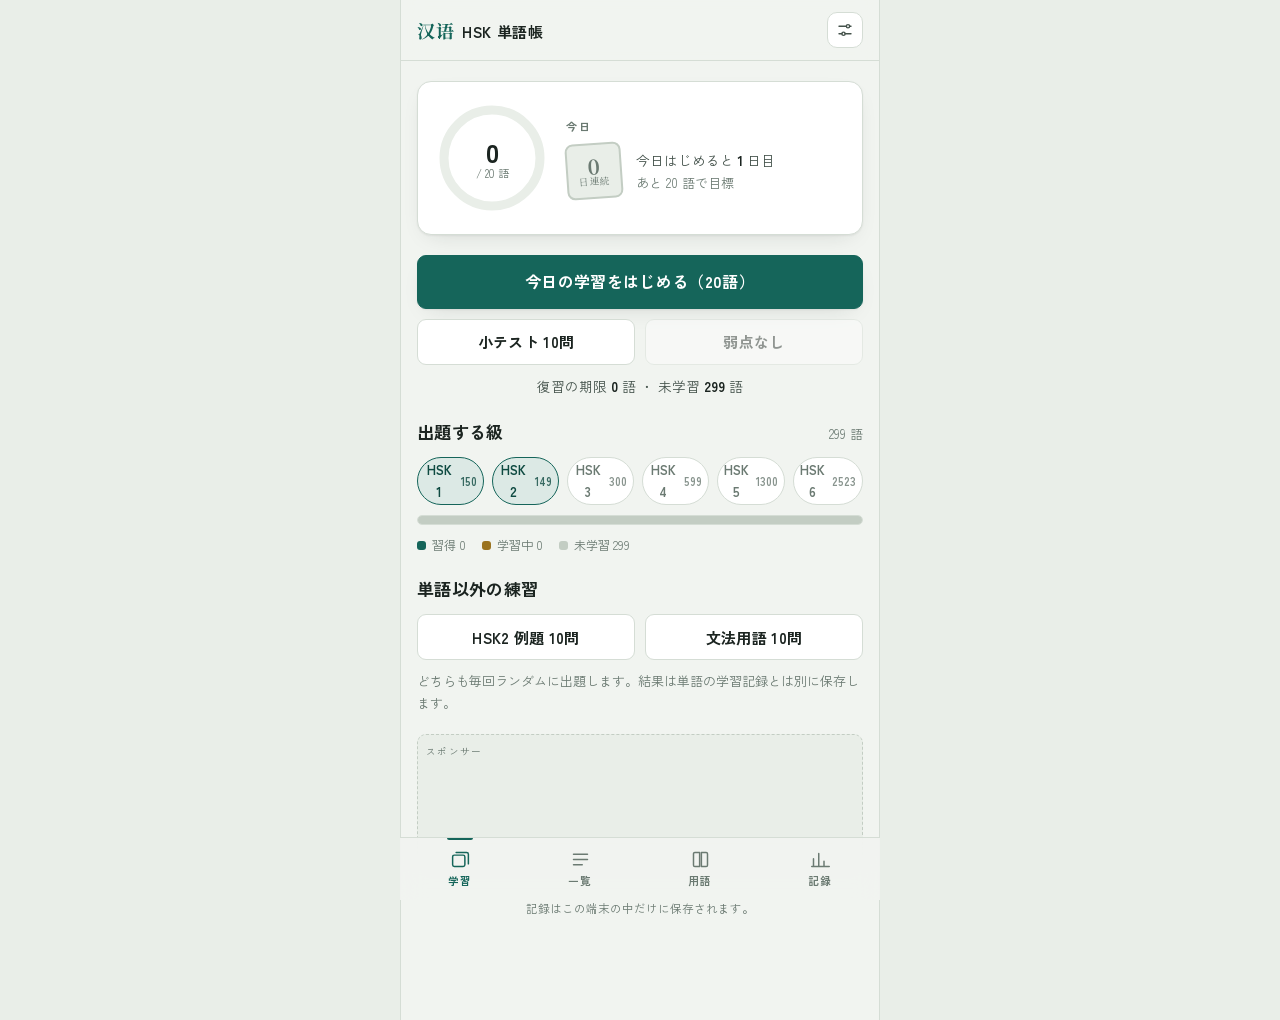
==== commit 72af1f17: "文法用語集（33語）とHSK2例題テスト（52問）を追加 - 「用語」タブを新設。検索・詳細・文法用語テスト（用語⇔説明の4択） - ホームに「単語以外の練習」を追加。HSK2例題は出題済みを後回しに" ====
--- a/index.html
+++ b/index.html
@@ -4,7 +4,7 @@
 <meta charset="utf-8">
 <meta name="viewport" content="width=device-width, initial-scale=1, viewport-fit=cover">
 <title>HSK 単語帳</title>
-<meta name="description" content="HSK1〜6の5021語を、間隔反復と小テストで覚える単語帳。1日数分から続けられます。">
+<meta name="description" content="HSK1〜6の5021語を、間隔反復と小テストで覚える単語帳。文法用語集とHSK2例題テストつき。">
 <meta name="theme-color" content="#F1F4F0" media="(prefers-color-scheme: light)">
 <meta name="theme-color" content="#0F1513" media="(prefers-color-scheme: dark)">
 <meta name="apple-mobile-web-app-capable" content="yes">
@@ -41,6 +41,8 @@
 <script src="data/hsk4.js"></script>
 <script src="data/hsk5.js"></script>
 <script src="data/hsk6.js"></script>
+<script src="data/grammar.js"></script>
+<script src="data/exam-hsk2.js"></script>
 <script src="js/store.js"></script>
 <script src="js/srs.js"></script>
 <script src="js/ads.js"></script>
--- a/css/app.css
+++ b/css/app.css
@@ -639,6 +639,34 @@
 .wrong-list { display: flex; flex-direction: column; gap: 1px; border-radius: var(--radius-sm); overflow: hidden; border: 1px solid var(--line); }
 .wrong-list .word-row { border: 0; border-radius: 0; }
 
+/* 文法用語テスト・例題テスト — 文章を読ませる問題なので左寄せにする */
+.quiz__prompt--text {
+  display: flex; flex-direction: column; align-items: flex-start; gap: 10px;
+  text-align: left;
+}
+.quiz__prompt--text .pos-chip { align-self: flex-start; }
+.quiz__prompt--text .q-ja { align-self: stretch; text-align: center; }
+.quiz__prompt--text .q-sub { margin-top: 0; }
+.q-zh { font-family: var(--font-han); font-size: 18px; line-height: 1.75; overflow-wrap: anywhere; }
+.q-star { padding-top: 8px; border-top: 1px dashed var(--line-2); align-self: stretch; }
+.q-def { font-size: 16px; line-height: 1.7; font-weight: 600; }
+.q-term-zh { align-self: stretch; text-align: center; font-size: 13px; color: var(--jade); letter-spacing: .04em; }
+.q-play { display: flex; align-items: center; justify-content: center; gap: 8px; }
+.q-play svg { width: 18px; height: 18px; }
+.q-script { align-self: stretch; }
+.q-script summary { cursor: pointer; font-size: 13px; font-weight: 700; color: var(--jade); padding: 4px 0; }
+.q-script .q-zh { padding: 8px 12px; margin-top: 6px; background: var(--surface-2); border-radius: var(--radius-sm); }
+.han { font-family: var(--font-han); }
+
+/* 用語集の行: 字面の列が要らないので2列にする */
+.term-row { grid-template-columns: 1fr auto; }
+.term-row__t { font-size: 15px; }
+.term-row__t .han { font-size: 14px; color: var(--jade); font-weight: 600; }
+.term-row__zh { font-family: var(--font-han); font-size: 15px; line-height: 1.6; }
+.term-detail__zh { margin: 0; text-align: center; font-size: 14px; color: var(--jade); letter-spacing: .04em; }
+.term-detail__zh .han { font-size: 18px; }
+.term-detail__d { margin: 0; font-size: 14.5px; line-height: 1.8; color: var(--ink-2); }
+
 /* =========================================================
    一覧
    ========================================================= */
@@ -792,7 +820,7 @@
   max-width: 480px;
   margin: 0 auto;
   display: grid;
-  grid-template-columns: repeat(3, 1fr);
+  grid-template-columns: repeat(4, 1fr);
   padding: 0 0 env(safe-area-inset-bottom, 0px);
   background: color-mix(in srgb, var(--paper) 92%, transparent);
   backdrop-filter: blur(12px);
